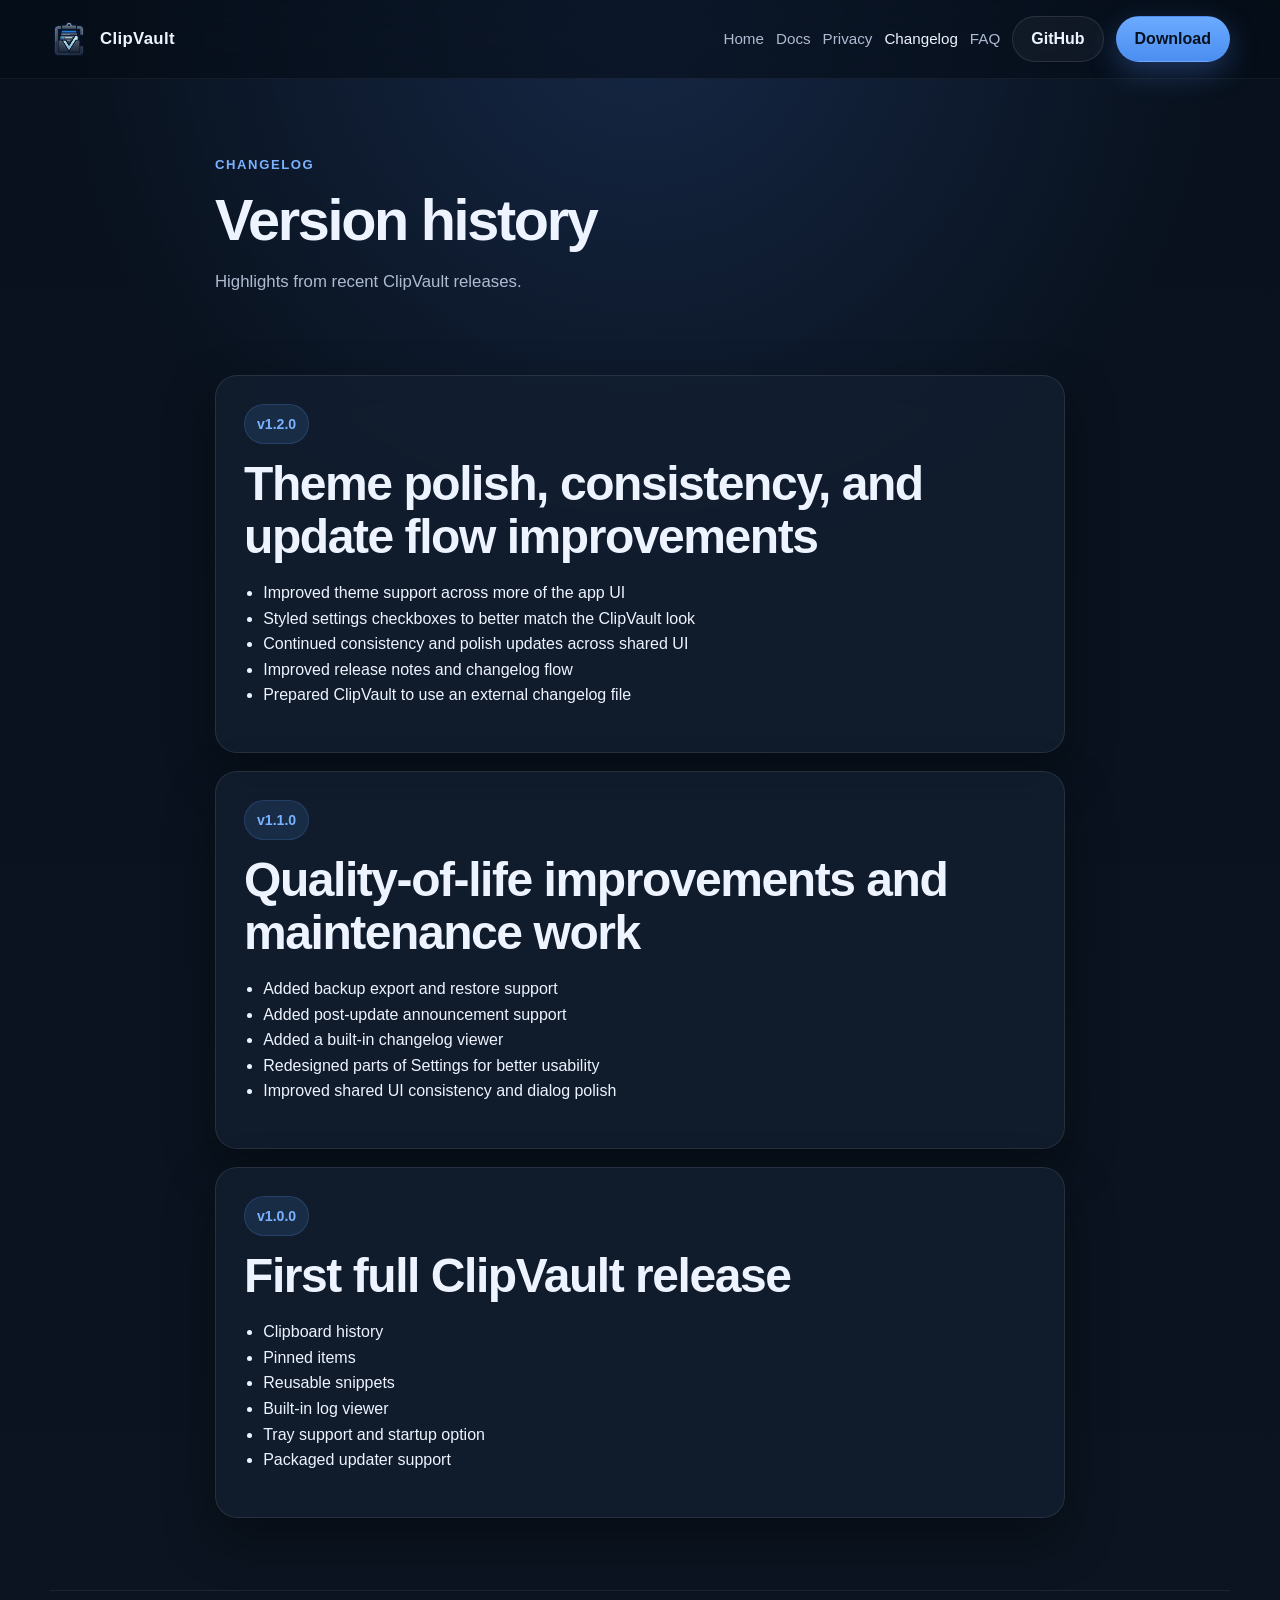
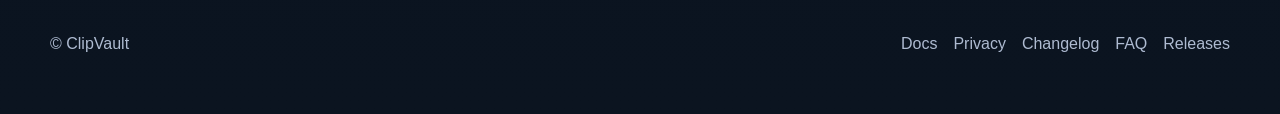
==== docs/changelog.html @ 723d2f1d "Updated ClipVault Web" ====
<!doctype html>
<html lang="en">
  <head>
    <meta charset="UTF-8" />
    <meta name="viewport" content="width=device-width, initial-scale=1.0" />
    <title>ClipVault Changelog</title>
    <meta
      name="description"
      content="Release notes and version history for ClipVault."
    />
    <link rel="icon" type="image/png" href="assets/favicon.png" />
    <link rel="stylesheet" href="style.css" />
  </head>
  <body>
    <header class="site-header">
      <div class="container nav">
        <a class="brand" href="index.html" aria-label="ClipVault home">
          <img src="assets/logo.png" alt="ClipVault logo" class="brand-logo" />
          <span class="brand-name">ClipVault</span>
        </a>

        <div class="nav-actions">
          <a class="nav-link" href="index.html">Home</a>
          <a class="nav-link" href="docs.html">Docs</a>
          <a class="nav-link" href="privacy.html">Privacy</a>
          <a class="nav-link active-link" href="changelog.html">Changelog</a>
          <a class="nav-link" href="faq.html">FAQ</a>
          <a
            class="button button-secondary"
            href="https://github.com/BrandonAustin01/ClipVault"
            >GitHub</a
          >
          <a
            class="button button-primary"
            href="https://github.com/BrandonAustin01/ClipVault/releases/latest"
            >Download</a
          >
        </div>
      </div>
    </header>

    <main>
      <section class="page-hero">
        <div class="container narrow">
          <div class="eyebrow">Changelog</div>
          <h1 class="page-title">Version history</h1>
          <p class="page-text">
            Highlights from recent ClipVault releases.
          </p>
        </div>
      </section>

      <section class="section">
        <div class="container narrow changelog-list">
          <article class="card version-card">
            <div class="version-label">v1.2.0</div>
            <h2>Theme polish, consistency, and update flow improvements</h2>
            <ul>
              <li>Improved theme support across more of the app UI</li>
              <li>Styled settings checkboxes to better match the ClipVault look</li>
              <li>Continued consistency and polish updates across shared UI</li>
              <li>Improved release notes and changelog flow</li>
              <li>Prepared ClipVault to use an external changelog file</li>
            </ul>
          </article>

          <article class="card version-card">
            <div class="version-label">v1.1.0</div>
            <h2>Quality-of-life improvements and maintenance work</h2>
            <ul>
              <li>Added backup export and restore support</li>
              <li>Added post-update announcement support</li>
              <li>Added a built-in changelog viewer</li>
              <li>Redesigned parts of Settings for better usability</li>
              <li>Improved shared UI consistency and dialog polish</li>
            </ul>
          </article>

          <article class="card version-card">
            <div class="version-label">v1.0.0</div>
            <h2>First full ClipVault release</h2>
            <ul>
              <li>Clipboard history</li>
              <li>Pinned items</li>
              <li>Reusable snippets</li>
              <li>Built-in log viewer</li>
              <li>Tray support and startup option</li>
              <li>Packaged updater support</li>
            </ul>
          </article>
        </div>
      </section>
    </main>

    <footer class="site-footer">
      <div class="container footer-row">
        <p>© ClipVault</p>
        <div class="footer-links">
          <a href="docs.html">Docs</a>
          <a href="privacy.html">Privacy</a>
          <a href="changelog.html">Changelog</a>
          <a href="faq.html">FAQ</a>
          <a href="https://github.com/BrandonAustin01/ClipVault/releases">Releases</a>
        </div>
      </div>
    </footer>
  </body>
</html>
---- docs/style.css ----
:root {
  --bg: #07111f;
  --bg-soft: #0d1728;
  --panel: rgba(20, 32, 50, 0.72);
  --panel-strong: rgba(18, 28, 44, 0.9);
  --border: rgba(255, 255, 255, 0.09);
  --text: #eef4ff;
  --muted: #aebbd1;
  --accent: #5ca0ff;
  --accent-strong: #7ab2ff;
  --shadow: 0 20px 50px rgba(0, 0, 0, 0.35);
  --radius: 22px;
  --radius-sm: 16px;
  --container: 1180px;
}

* {
  box-sizing: border-box;
}

html {
  scroll-behavior: smooth;
}

body {
  margin: 0;
  font-family:
    Inter,
    Segoe UI,
    Arial,
    sans-serif;
  background:
    radial-gradient(circle at top, rgba(84, 142, 255, 0.18), transparent 32%),
    linear-gradient(180deg, #08111d 0%, #0b1420 100%);
  color: var(--text);
  line-height: 1.6;
}

img {
  max-width: 100%;
  display: block;
}

a {
  color: inherit;
  text-decoration: none;
}

ol,
ul {
  padding-left: 1.2rem;
}

.container {
  width: min(var(--container), calc(100% - 32px));
  margin: 0 auto;
}

.narrow {
  width: min(850px, calc(100% - 32px));
  margin: 0 auto;
}

.site-header {
  position: sticky;
  top: 0;
  z-index: 50;
  backdrop-filter: blur(16px);
  background: rgba(5, 11, 20, 0.55);
  border-bottom: 1px solid rgba(255, 255, 255, 0.05);
}

.nav {
  display: flex;
  align-items: center;
  justify-content: space-between;
  min-height: 78px;
  gap: 20px;
}

.brand {
  display: flex;
  align-items: center;
  gap: 12px;
}

.brand-logo {
  width: 38px;
  height: 38px;
  border-radius: 12px;
}

.brand-name {
  font-size: 1.05rem;
  font-weight: 700;
  letter-spacing: 0.02em;
}

.nav-actions {
  display: flex;
  align-items: center;
  gap: 12px;
  flex-wrap: wrap;
}

.nav-link {
  color: var(--muted);
  font-size: 0.95rem;
}

.nav-link:hover,
.active-link {
  color: var(--text);
}

.hero {
  padding: 72px 0 40px;
}

.page-hero {
  padding: 72px 0 18px;
}

.page-title {
  max-width: none;
  font-size: clamp(2.3rem, 4.5vw, 4rem);
}

.page-text {
  max-width: 60ch;
  color: var(--muted);
  font-size: 1.05rem;
}

.hero-grid {
  display: grid;
  grid-template-columns: 1.05fr 0.95fr;
  gap: 28px;
  align-items: center;
}

.eyebrow {
  display: inline-block;
  margin-bottom: 14px;
  color: var(--accent-strong);
  font-size: 0.82rem;
  font-weight: 700;
  letter-spacing: 0.12em;
  text-transform: uppercase;
}

h1,
h2,
h3 {
  margin: 0 0 12px;
  line-height: 1.1;
}

h1 {
  font-size: clamp(2.5rem, 5vw, 4.6rem);
  letter-spacing: -0.04em;
  max-width: 12ch;
}

h2 {
  font-size: clamp(1.9rem, 4vw, 3rem);
  letter-spacing: -0.03em;
}

h3 {
  font-size: 1.15rem;
}

.hero-text,
.section-heading p,
.card p,
.site-footer p,
.page-text {
  color: var(--muted);
}

.hero-text {
  max-width: 58ch;
  font-size: 1.05rem;
}

.hero-actions {
  display: flex;
  gap: 14px;
  flex-wrap: wrap;
  margin-top: 28px;
}

.hero-actions.centered {
  justify-content: center;
}

.hero-points {
  display: flex;
  flex-wrap: wrap;
  gap: 10px;
  margin-top: 22px;
}

.hero-points span {
  padding: 10px 14px;
  border-radius: 999px;
  background: rgba(255, 255, 255, 0.05);
  border: 1px solid rgba(255, 255, 255, 0.08);
  color: var(--muted);
  font-size: 0.92rem;
}

.button {
  display: inline-flex;
  align-items: center;
  justify-content: center;
  min-height: 46px;
  padding: 0 18px;
  border-radius: 999px;
  font-weight: 700;
  transition: 0.2s ease;
  border: 1px solid transparent;
}

.button:hover {
  transform: translateY(-1px);
}

.button-primary {
  background: linear-gradient(180deg, #6baaff 0%, #4b8ef0 100%);
  color: #06111f;
  box-shadow: 0 10px 30px rgba(88, 145, 255, 0.3);
}

.button-secondary {
  background: rgba(255, 255, 255, 0.04);
  border-color: rgba(255, 255, 255, 0.1);
  color: var(--text);
}

.section {
  padding: 44px 0;
}

.section-heading {
  margin-bottom: 28px;
}

.card {
  background: var(--panel);
  border: 1px solid var(--border);
  border-radius: var(--radius);
  backdrop-filter: blur(18px);
  box-shadow: var(--shadow);
}

.hero-shot {
  padding: 16px;
}

.hero-shot img,
.screenshot-card img {
  border-radius: 16px;
}

.trust-strip {
  padding: 10px 0 30px;
}

.trust-grid {
  display: grid;
  grid-template-columns: repeat(3, 1fr);
  gap: 18px;
}

.trust-item {
  padding: 24px;
  border-radius: var(--radius-sm);
  background: rgba(255, 255, 255, 0.035);
  border: 1px solid rgba(255, 255, 255, 0.07);
}

.trust-item strong {
  display: block;
  margin-bottom: 8px;
  font-size: 1rem;
}

.trust-item p {
  margin: 0;
  color: var(--muted);
}

.feature-grid {
  display: grid;
  grid-template-columns: repeat(3, 1fr);
  gap: 18px;
}

.feature-card {
  padding: 22px;
}

.feature-card p {
  margin: 0;
}

.screenshot-grid {
  display: grid;
  grid-template-columns: repeat(3, 1fr);
  gap: 18px;
}

.screenshot-card {
  padding: 14px;
}

.screenshot-card img {
  width: 100%;
  aspect-ratio: 16 / 10;
  object-fit: contain;
  border-radius: 16px;
  background: rgba(255, 255, 255, 0.02);
}

.screenshot-card p {
  margin: 14px 4px 4px;
  color: var(--text);
  font-weight: 600;
}

.privacy-card,
.cta-card,
.doc-card,
.faq-item,
.version-card,
.note-card {
  padding: 28px;
}

.doc-grid {
  display: grid;
  grid-template-columns: 1.1fr 0.9fr;
  gap: 18px;
}

.doc-card ol,
.doc-card ul,
.doc-card p {
  margin-bottom: 0;
}

.prose {
  display: grid;
  gap: 18px;
}

.prose h2 {
  font-size: clamp(1.35rem, 2.5vw, 1.8rem);
  margin-top: 14px;
  margin-bottom: 6px;
}

.prose p,
.prose li {
  color: var(--muted);
}

.note-card {
  margin-bottom: 10px;
}

.note-card strong {
  display: block;
  margin-bottom: 8px;
}

.faq-list,
.changelog-list {
  display: grid;
  gap: 18px;
}

.faq-item p,
.version-card li {
  margin-bottom: 0;
}

.version-label {
  display: inline-flex;
  padding: 8px 12px;
  border-radius: 999px;
  margin-bottom: 14px;
  font-size: 0.88rem;
  font-weight: 700;
  color: var(--accent-strong);
  background: rgba(92, 160, 255, 0.12);
  border: 1px solid rgba(92, 160, 255, 0.18);
}

.cta-card {
  text-align: center;
}

.site-footer {
  padding: 28px 0 42px;
}

.footer-row {
  display: flex;
  justify-content: space-between;
  align-items: center;
  gap: 16px;
  flex-wrap: wrap;
  border-top: 1px solid rgba(255, 255, 255, 0.07);
  padding-top: 24px;
}

.footer-links {
  display: flex;
  gap: 16px;
  flex-wrap: wrap;
}

.footer-links a {
  color: var(--muted);
}

.footer-links a:hover {
  color: var(--text);
}

@media (max-width: 980px) {
  .hero-grid,
  .feature-grid,
  .screenshot-grid,
  .trust-grid,
  .doc-grid {
    grid-template-columns: 1fr;
  }

  .nav {
    align-items: flex-start;
    padding: 16px 0;
    flex-direction: column;
  }

  h1 {
    max-width: none;
  }
}

@media (max-width: 640px) {
  .hero,
  .page-hero {
    padding-top: 44px;
  }

  .button {
    width: 100%;
  }

  .hero-actions {
    flex-direction: column;
  }
}
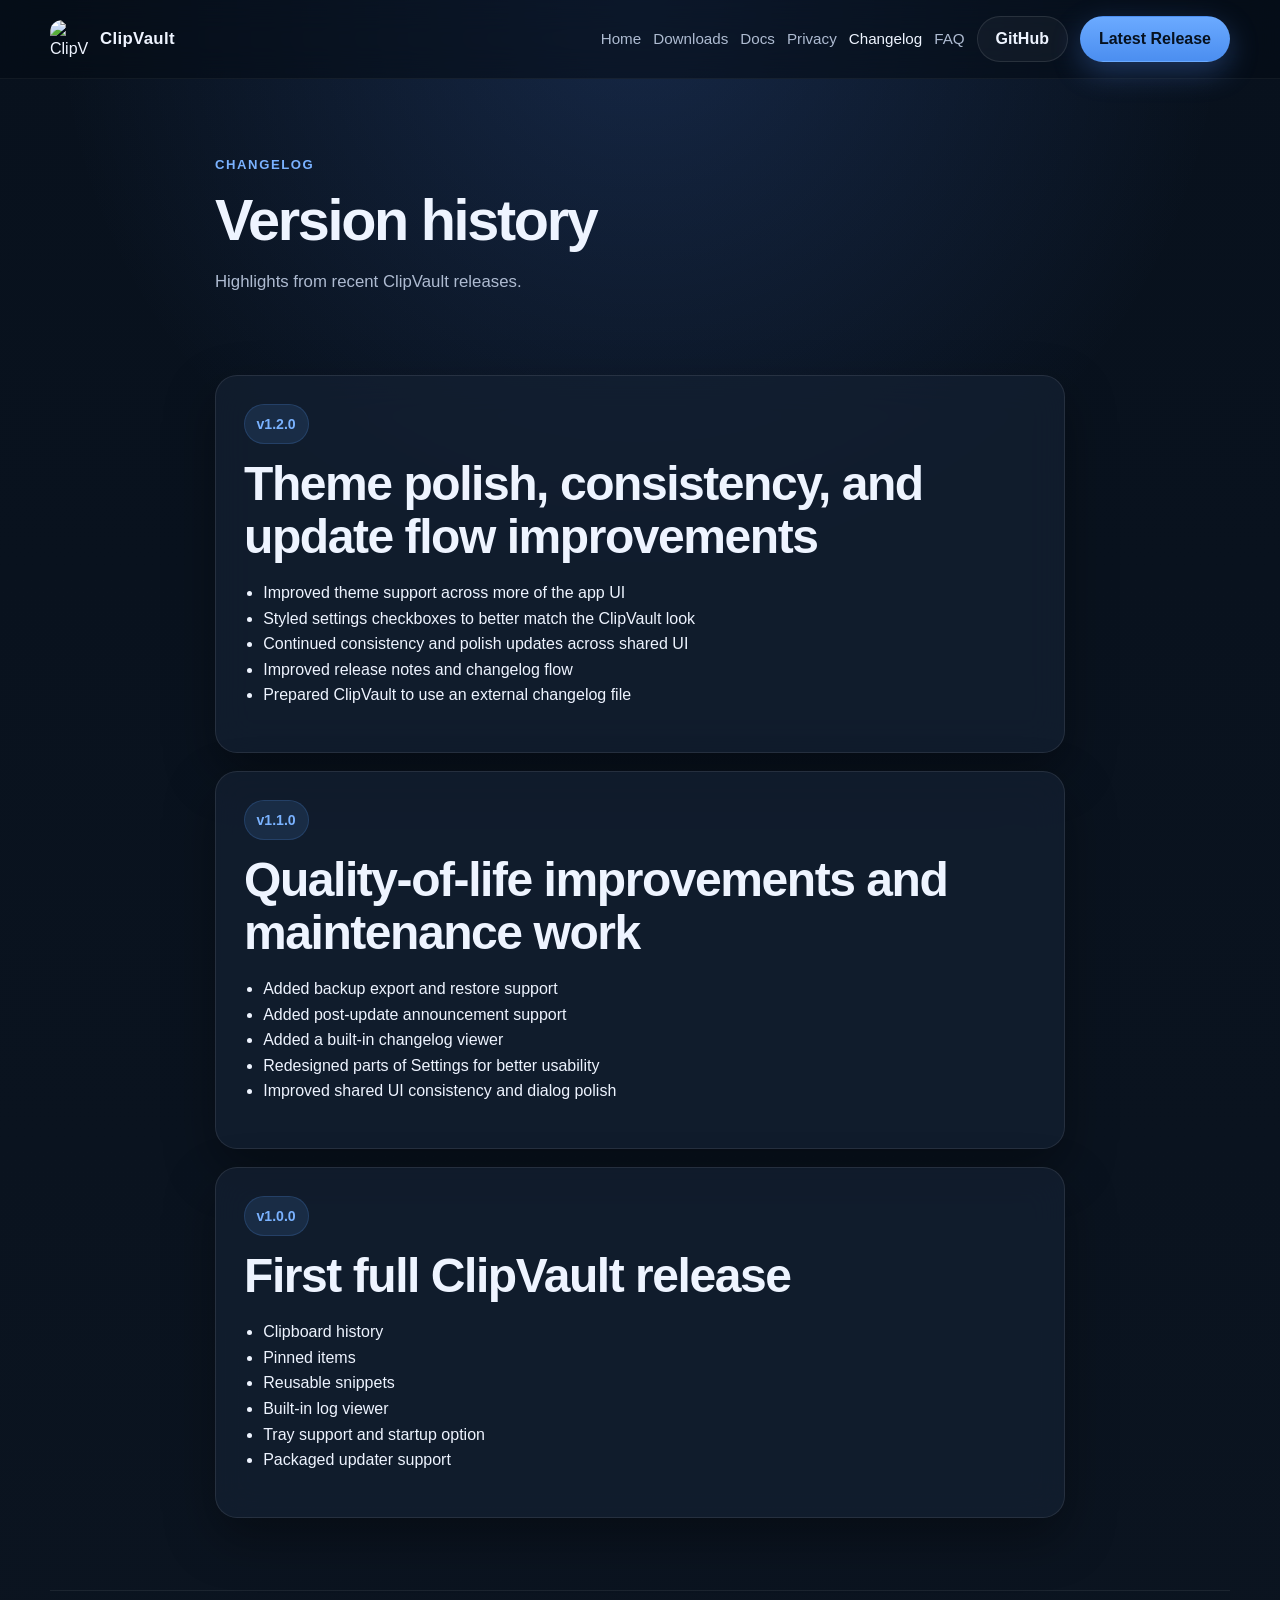
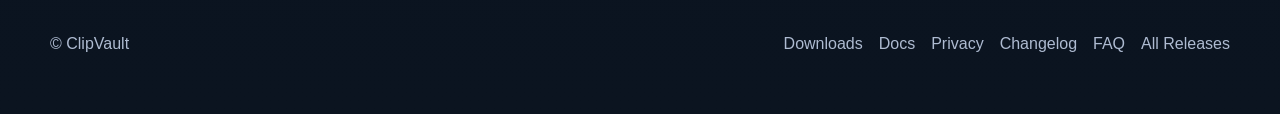
==== commit 90e372e1: "Added Sensitive Clipboard Handling" ====
--- a/docs/changelog.html
+++ b/docs/changelog.html
@@ -21,6 +21,7 @@
 
         <div class="nav-actions">
           <a class="nav-link" href="index.html">Home</a>
+          <a class="nav-link" href="download.html">Downloads</a>
           <a class="nav-link" href="docs.html">Docs</a>
           <a class="nav-link" href="privacy.html">Privacy</a>
           <a class="nav-link active-link" href="changelog.html">Changelog</a>
@@ -33,7 +34,7 @@
           <a
             class="button button-primary"
             href="https://github.com/BrandonAustin01/ClipVault/releases/latest"
-            >Download</a
+            >Latest Release</a
           >
         </div>
       </div>
@@ -96,11 +97,12 @@
       <div class="container footer-row">
         <p>© ClipVault</p>
         <div class="footer-links">
+          <a href="download.html">Downloads</a>
           <a href="docs.html">Docs</a>
           <a href="privacy.html">Privacy</a>
           <a href="changelog.html">Changelog</a>
           <a href="faq.html">FAQ</a>
-          <a href="https://github.com/BrandonAustin01/ClipVault/releases">Releases</a>
+          <a href="https://github.com/BrandonAustin01/ClipVault/releases">All Releases</a>
         </div>
       </div>
     </footer>
--- a/docs/style.css
+++ b/docs/style.css
@@ -465,3 +465,69 @@
     flex-direction: column;
   }
 }
+
+
+.latest-download-card,
+.download-info-card,
+.release-card {
+  padding: 28px;
+}
+
+.latest-download-card {
+  text-align: left;
+}
+
+.version-pill {
+  display: inline-flex;
+  align-items: center;
+  min-height: 32px;
+  padding: 0 12px;
+  margin-bottom: 14px;
+  border-radius: 999px;
+  background: rgba(92, 160, 255, 0.12);
+  border: 1px solid rgba(122, 178, 255, 0.18);
+  color: var(--accent-strong);
+  font-size: 0.84rem;
+  font-weight: 700;
+  letter-spacing: 0.08em;
+  text-transform: uppercase;
+}
+
+.download-meta {
+  display: flex;
+  flex-wrap: wrap;
+  gap: 10px;
+  margin-top: 20px;
+}
+
+.download-meta span {
+  padding: 10px 14px;
+  border-radius: 999px;
+  background: rgba(255, 255, 255, 0.05);
+  border: 1px solid rgba(255, 255, 255, 0.08);
+  color: var(--muted);
+  font-size: 0.92rem;
+}
+
+.download-grid,
+.release-grid {
+  display: grid;
+  grid-template-columns: repeat(3, 1fr);
+  gap: 18px;
+}
+
+.download-info-card p,
+.release-card p {
+  margin-bottom: 18px;
+}
+
+.release-card .button {
+  width: 100%;
+}
+
+@media (max-width: 980px) {
+  .download-grid,
+  .release-grid {
+    grid-template-columns: 1fr;
+  }
+}
